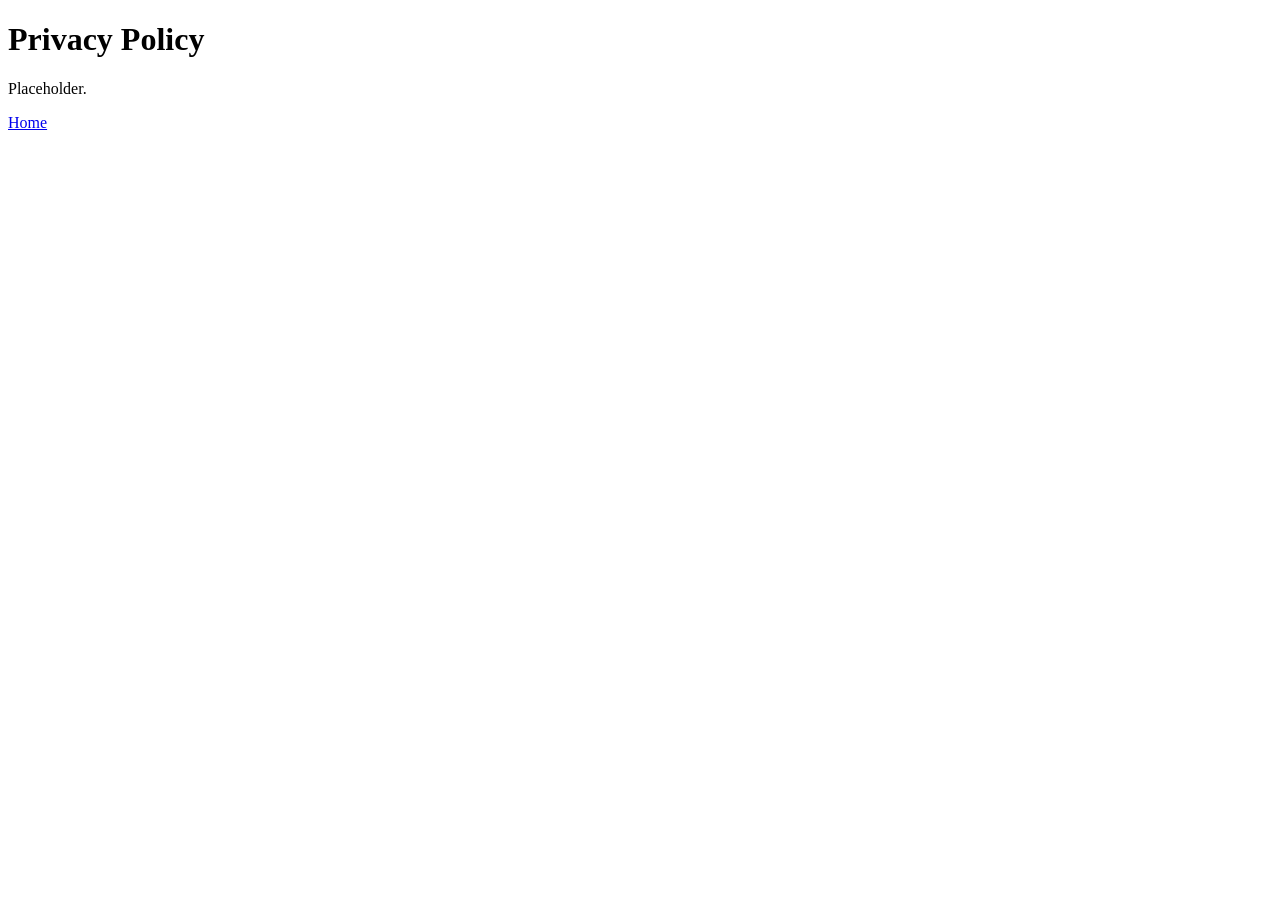
==== privacy-policy/index.html @ c35633c2 "init" ====
<!doctype html>
<html lang="en">
  <head>
    <meta charset="utf-8" />
    <meta name="viewport" content="width=device-width, initial-scale=1" />
    <title>Privacy Policy – POV</title>
  </head>
  <body>
    <h1>Privacy Policy</h1>
    <p>Placeholder.</p>
    <p><a href="../">Home</a></p>
  </body>
</html>
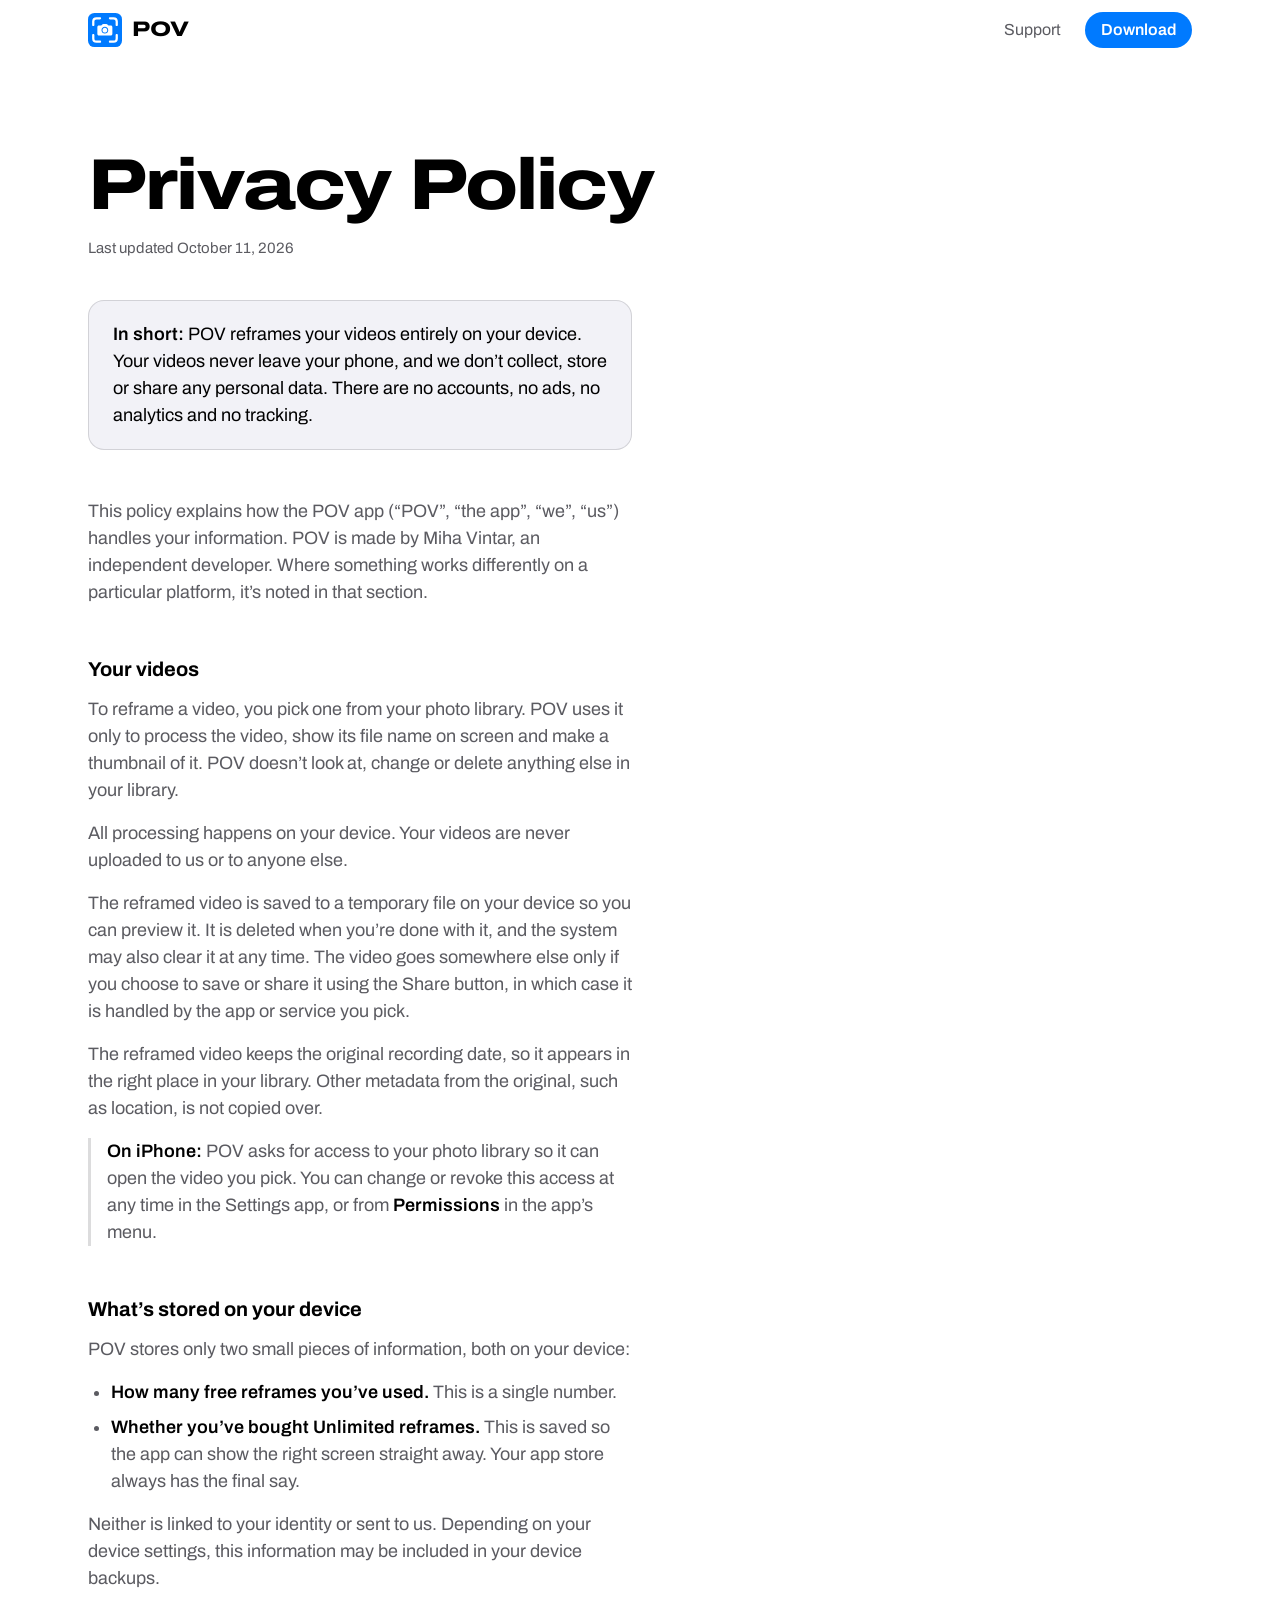
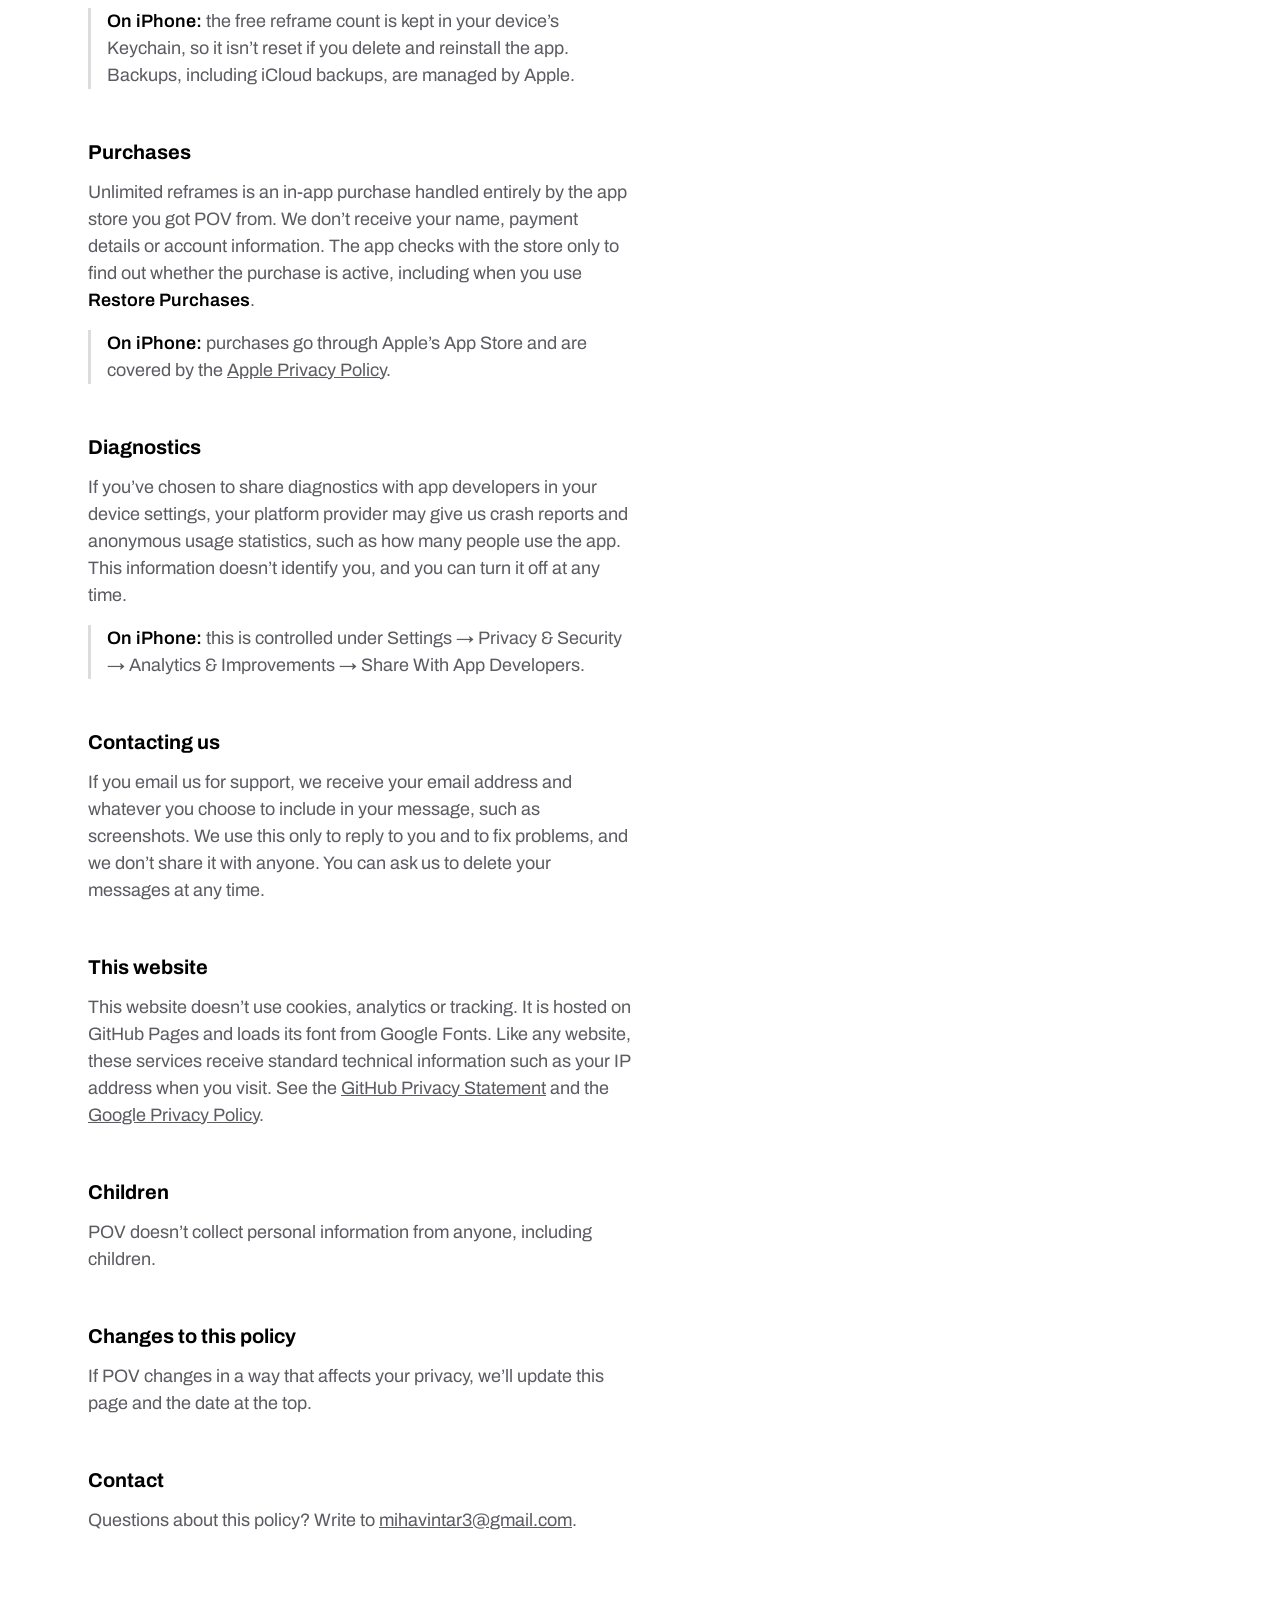
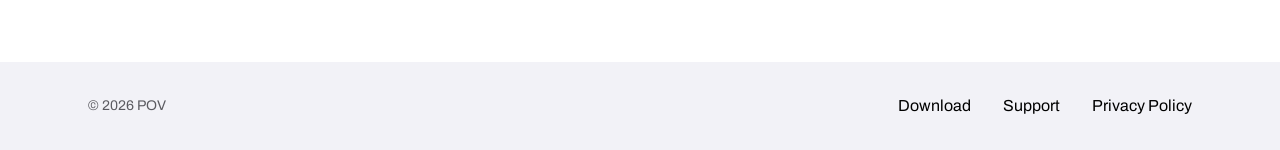
==== commit d093722e: "Privacy Policy page v1" ====
--- a/privacy-policy/index.html
+++ b/privacy-policy/index.html
@@ -4,10 +4,266 @@
     <meta charset="utf-8" />
     <meta name="viewport" content="width=device-width, initial-scale=1" />
     <title>Privacy Policy – POV</title>
+    <meta
+      name="description"
+      content="POV reframes your videos on your phone. It doesn't collect, upload or share your videos or personal data."
+    />
+    <meta
+      name="theme-color"
+      content="#ffffff"
+      media="(prefers-color-scheme: light)"
+    />
+    <meta
+      name="theme-color"
+      content="#000000"
+      media="(prefers-color-scheme: dark)"
+    />
+    <link rel="preconnect" href="https://fonts.googleapis.com" />
+    <link rel="preconnect" href="https://fonts.gstatic.com" crossorigin />
+    <link
+      href="https://fonts.googleapis.com/css2?family=Archivo:wdth,wght@62..125,100..900&display=swap"
+      rel="stylesheet"
+    />
+    <link rel="icon" href="../assets/app-icon.svg" type="image/svg+xml" />
+    <link rel="stylesheet" href="../styles.css" />
+    <script src="../site.js"></script>
+    <style>
+      .policy .wrap {
+        padding-top: clamp(32px, 7vw, 88px);
+        padding-bottom: clamp(56px, 9vw, 112px);
+      }
+
+      .policy h1 {
+        margin: 0 0 16px;
+        font-size: clamp(2.5rem, 6.4vw, 4.5rem);
+        line-height: 1;
+        font-weight: 800;
+        font-variation-settings: "wdth" 118;
+        letter-spacing: -0.025em;
+      }
+
+      .policy .updated {
+        margin: 0 0 40px;
+        color: var(--ink-2);
+        font-size: 0.9375rem;
+      }
+
+      .policy .summary {
+        max-width: var(--measure);
+        margin: 0 0 48px;
+        padding: 20px 24px;
+        border-radius: 16px;
+        background: var(--grouped);
+        border: 1px solid var(--separator);
+      }
+
+      .policy .summary p {
+        margin: 0;
+        color: var(--ink);
+      }
+
+      .policy h2 {
+        margin: 48px 0 12px;
+        font-size: 1.25rem;
+        font-weight: 700;
+      }
+
+      .policy h3 {
+        margin: 24px 0 8px;
+        font-size: 1.0625rem;
+        font-weight: 600;
+      }
+
+      .policy p,
+      .policy ul {
+        margin: 0 0 16px;
+        max-width: var(--measure);
+        color: var(--ink-2);
+      }
+
+      .policy ul {
+        padding-left: 1.25em;
+      }
+
+      .policy li {
+        margin-bottom: 8px;
+      }
+
+      .policy .note {
+        padding-left: 16px;
+        border-left: 3px solid var(--separator);
+      }
+
+      .policy strong {
+        color: var(--ink);
+        font-weight: 600;
+      }
+
+      .email {
+        overflow-wrap: anywhere;
+      }
+    </style>
   </head>
   <body>
-    <h1>Privacy Policy</h1>
-    <p>Placeholder.</p>
-    <p><a href="../">Home</a></p>
+    <site-header></site-header>
+
+    <main>
+      <section class="policy" aria-labelledby="policy-title">
+        <div class="wrap">
+          <h1 id="policy-title">Privacy Policy</h1>
+          <p class="updated">Last updated October 11, 2026</p>
+
+          <div class="summary">
+            <p>
+              <strong>In short:</strong> POV reframes your videos entirely on
+              your device. Your videos never leave your phone, and we don’t
+              collect, store or share any personal data. There are no accounts,
+              no ads, no analytics and no tracking.
+            </p>
+          </div>
+
+          <p>
+            This policy explains how the POV app (“POV”, “the app”, “we”, “us”)
+            handles your information. POV is made by Miha Vintar, an independent
+            developer. Where something works differently on a particular
+            platform, it’s noted in that section.
+          </p>
+
+          <h2>Your videos</h2>
+          <p>
+            To reframe a video, you pick one from your photo library. POV uses
+            it only to process the video, show its file name on screen and make
+            a thumbnail of it. POV doesn’t look at, change or delete anything
+            else in your library.
+          </p>
+          <p>
+            All processing happens on your device. Your videos are never
+            uploaded to us or to anyone else.
+          </p>
+          <p>
+            The reframed video is saved to a temporary file on your device so
+            you can preview it. It is deleted when you’re done with it, and the
+            system may also clear it at any time. The video goes somewhere else
+            only if you choose to save or share it using the Share button, in
+            which case it is handled by the app or service you pick.
+          </p>
+          <p>
+            The reframed video keeps the original recording date, so it appears
+            in the right place in your library. Other metadata from the
+            original, such as location, is not copied over.
+          </p>
+          <p class="note">
+            <strong>On iPhone:</strong> POV asks for access to your photo
+            library so it can open the video you pick. You can change or revoke
+            this access at any time in the Settings app, or from
+            <strong>Permissions</strong> in the app’s menu.
+          </p>
+
+          <h2>What’s stored on your device</h2>
+          <p>
+            POV stores only two small pieces of information, both on your
+            device:
+          </p>
+          <ul>
+            <li>
+              <strong>How many free reframes you’ve used.</strong> This is a
+              single number.
+            </li>
+            <li>
+              <strong>Whether you’ve bought Unlimited reframes.</strong> This is
+              saved so the app can show the right screen straight away. Your app
+              store always has the final say.
+            </li>
+          </ul>
+          <p>
+            Neither is linked to your identity or sent to us. Depending on your
+            device settings, this information may be included in your device
+            backups.
+          </p>
+          <p class="note">
+            <strong>On iPhone:</strong> the free reframe count is kept in your
+            device’s Keychain, so it isn’t reset if you delete and reinstall the
+            app. Backups, including iCloud backups, are managed by Apple.
+          </p>
+
+          <h2>Purchases</h2>
+          <p>
+            Unlimited reframes is an in-app purchase handled entirely by the app
+            store you got POV from. We don’t receive your name, payment details
+            or account information. The app checks with the store only to find
+            out whether the purchase is active, including when you use
+            <strong>Restore Purchases</strong>.
+          </p>
+          <p class="note">
+            <strong>On iPhone:</strong> purchases go through Apple’s App Store
+            and are covered by the
+            <a href="https://www.apple.com/legal/privacy/"
+              >Apple Privacy Policy</a
+            >.
+          </p>
+
+          <h2>Diagnostics</h2>
+          <p>
+            If you’ve chosen to share diagnostics with app developers in your
+            device settings, your platform provider may give us crash reports
+            and anonymous usage statistics, such as how many people use the app.
+            This information doesn’t identify you, and you can turn it off at
+            any time.
+          </p>
+          <p class="note">
+            <strong>On iPhone:</strong> this is controlled under Settings →
+            Privacy &amp; Security → Analytics &amp; Improvements → Share With
+            App Developers.
+          </p>
+
+          <h2>Contacting us</h2>
+          <p>
+            If you email us for support, we receive your email address and
+            whatever you choose to include in your message, such as screenshots.
+            We use this only to reply to you and to fix problems, and we don’t
+            share it with anyone. You can ask us to delete your messages at any
+            time.
+          </p>
+
+          <h2>This website</h2>
+          <p>
+            This website doesn’t use cookies, analytics or tracking. It is
+            hosted on GitHub Pages and loads its font from Google Fonts. Like
+            any website, these services receive standard technical information
+            such as your IP address when you visit. See the
+            <a
+              href="https://docs.github.com/en/site-policy/privacy-policies/github-general-privacy-statement"
+              >GitHub Privacy Statement</a
+            >
+            and the
+            <a href="https://policies.google.com/privacy"
+              >Google Privacy Policy</a
+            >.
+          </p>
+
+          <h2>Children</h2>
+          <p>
+            POV doesn’t collect personal information from anyone, including
+            children.
+          </p>
+
+          <h2>Changes to this policy</h2>
+          <p>
+            If POV changes in a way that affects your privacy, we’ll update this
+            page and the date at the top.
+          </p>
+
+          <h2>Contact</h2>
+          <p>
+            Questions about this policy? Write to
+            <a class="email" href="mailto:mihavintar3@gmail.com"
+              >mihavintar3@gmail.com</a
+            >.
+          </p>
+        </div>
+      </section>
+    </main>
+
+    <site-footer></site-footer>
   </body>
 </html>
--- a/styles.css
+++ b/styles.css
@@ -0,0 +1,241 @@
+/* Shared by every page: design tokens, base styles, header and footer. */
+
+:root {
+  --blue: #007aff;
+  --bg: #ffffff;
+  --grouped: #f2f2f7;
+  --ink: #000000;
+  --ink-2: #5b5b61;
+  --separator: rgba(60, 60, 67, 0.18);
+  --track: rgba(118, 118, 128, 0.14);
+  --thumb: #ffffff;
+  --thumb-shadow: 0 3px 8px rgba(0, 0, 0, 0.12), 0 3px 1px rgba(0, 0, 0, 0.04);
+
+  --dim: rgba(0, 0, 0, 0.52);
+
+  --bar: rgba(255, 255, 255, 0.78);
+  --font:
+    "Archivo", -apple-system, BlinkMacSystemFont, "Helvetica Neue", sans-serif;
+  --measure: 34rem;
+  --gutter: clamp(16px, 4vw, 48px);
+  --max: 1200px;
+  color-scheme: light dark;
+}
+
+@media (prefers-color-scheme: dark) {
+  :root {
+    --blue: #0a84ff;
+    --bg: #000000;
+    --grouped: #000000;
+    --ink: #ffffff;
+    --ink-2: #a1a1a8;
+    --separator: rgba(84, 84, 88, 0.6);
+    --track: rgba(118, 118, 128, 0.24);
+    --thumb: #636366;
+    --thumb-shadow: none;
+    --bar: rgba(0, 0, 0, 0.72);
+
+    --dim: rgba(0, 0, 0, 0.6);
+  }
+}
+
+*,
+*::before,
+*::after {
+  box-sizing: border-box;
+}
+
+html {
+  scroll-behavior: smooth;
+  scroll-padding-top: 72px;
+  -webkit-text-size-adjust: 100%;
+}
+
+body {
+  margin: 0;
+  background: var(--bg);
+  color: var(--ink);
+  font-family: var(--font);
+  font-size: 1.125rem;
+  line-height: 1.5;
+  font-variation-settings: "wdth" 100;
+  -webkit-font-smoothing: antialiased;
+}
+
+a {
+  color: inherit;
+}
+
+:focus-visible {
+  outline: 3px solid var(--blue);
+  outline-offset: 3px;
+  border-radius: 6px;
+}
+
+.wrap {
+  width: 100%;
+  max-width: var(--max);
+  margin: 0 auto;
+  padding: 0 var(--gutter);
+}
+
+.visually-hidden {
+  position: absolute;
+  width: 1px;
+  height: 1px;
+  margin: -1px;
+  overflow: hidden;
+  clip: rect(0 0 0 0);
+  white-space: nowrap;
+}
+
+/* The custom elements from site.js are only wrappers; their content does the layout. */
+site-header,
+site-footer {
+  display: contents;
+}
+
+/* Header */
+
+.site-header {
+  position: sticky;
+  top: 0;
+  z-index: 10;
+  background: var(--bar);
+  -webkit-backdrop-filter: saturate(180%) blur(20px);
+  backdrop-filter: saturate(180%) blur(20px);
+  border-bottom: 1px solid transparent;
+  transition: border-color 0.2s ease;
+}
+
+.site-header[data-scrolled] {
+  border-bottom-color: var(--separator);
+}
+
+.site-header .wrap {
+  display: flex;
+  align-items: center;
+  justify-content: space-between;
+  gap: 16px;
+  padding-top: 12px;
+  padding-bottom: 12px;
+}
+
+.brand {
+  display: inline-flex;
+  align-items: center;
+  gap: 10px;
+  text-decoration: none;
+  font-weight: 800;
+  font-size: 1.3125rem;
+  font-variation-settings: "wdth" 125;
+  letter-spacing: 0.01em;
+}
+
+.brand img {
+  display: block;
+  width: 34px;
+  height: 34px;
+  flex: none;
+}
+
+.site-nav {
+  display: flex;
+  align-items: center;
+  gap: 24px;
+  font-size: 1rem;
+}
+
+.site-nav a:not(.button) {
+  text-decoration: none;
+  color: var(--ink-2);
+}
+
+.site-nav a:not(.button):hover,
+.site-nav a[aria-current="page"] {
+  color: var(--ink);
+}
+
+.button {
+  display: inline-flex;
+  align-items: center;
+  gap: 10px;
+  min-height: 44px;
+  padding: 0 20px;
+  border-radius: 999px;
+  background: var(--blue);
+  color: #fff;
+  font-weight: 600;
+  font-size: 1.1875rem;
+  text-decoration: none;
+  white-space: nowrap;
+  transition: filter 0.15s ease;
+}
+
+.button:hover {
+  filter: brightness(1.08);
+}
+
+.button:active {
+  filter: brightness(0.92);
+}
+
+.button--small {
+  min-height: 36px;
+  padding: 0 16px;
+  font-size: 1rem;
+}
+
+@media (max-width: 520px) {
+  .site-nav .nav-support {
+    display: none;
+  }
+}
+
+/* Footer */
+
+.site-footer {
+  background: var(--grouped);
+  color: var(--ink-2);
+}
+
+.site-footer .wrap {
+  display: flex;
+  flex-wrap: wrap;
+  align-items: center;
+  justify-content: space-between;
+  gap: 16px 48px;
+  padding-top: 32px;
+  padding-bottom: 32px;
+}
+
+.footer-nav {
+  display: flex;
+  flex-wrap: wrap;
+  gap: 12px 32px;
+  font-size: 1rem;
+}
+
+.footer-nav a {
+  color: var(--ink);
+  text-decoration: none;
+}
+
+.footer-nav a:hover {
+  color: var(--blue);
+}
+
+.footer-legal {
+  margin: 0;
+  font-size: 0.875rem;
+}
+
+@media (prefers-reduced-motion: reduce) {
+  html {
+    scroll-behavior: auto;
+  }
+  .site-header,
+  .button {
+    transition: none;
+  }
+}
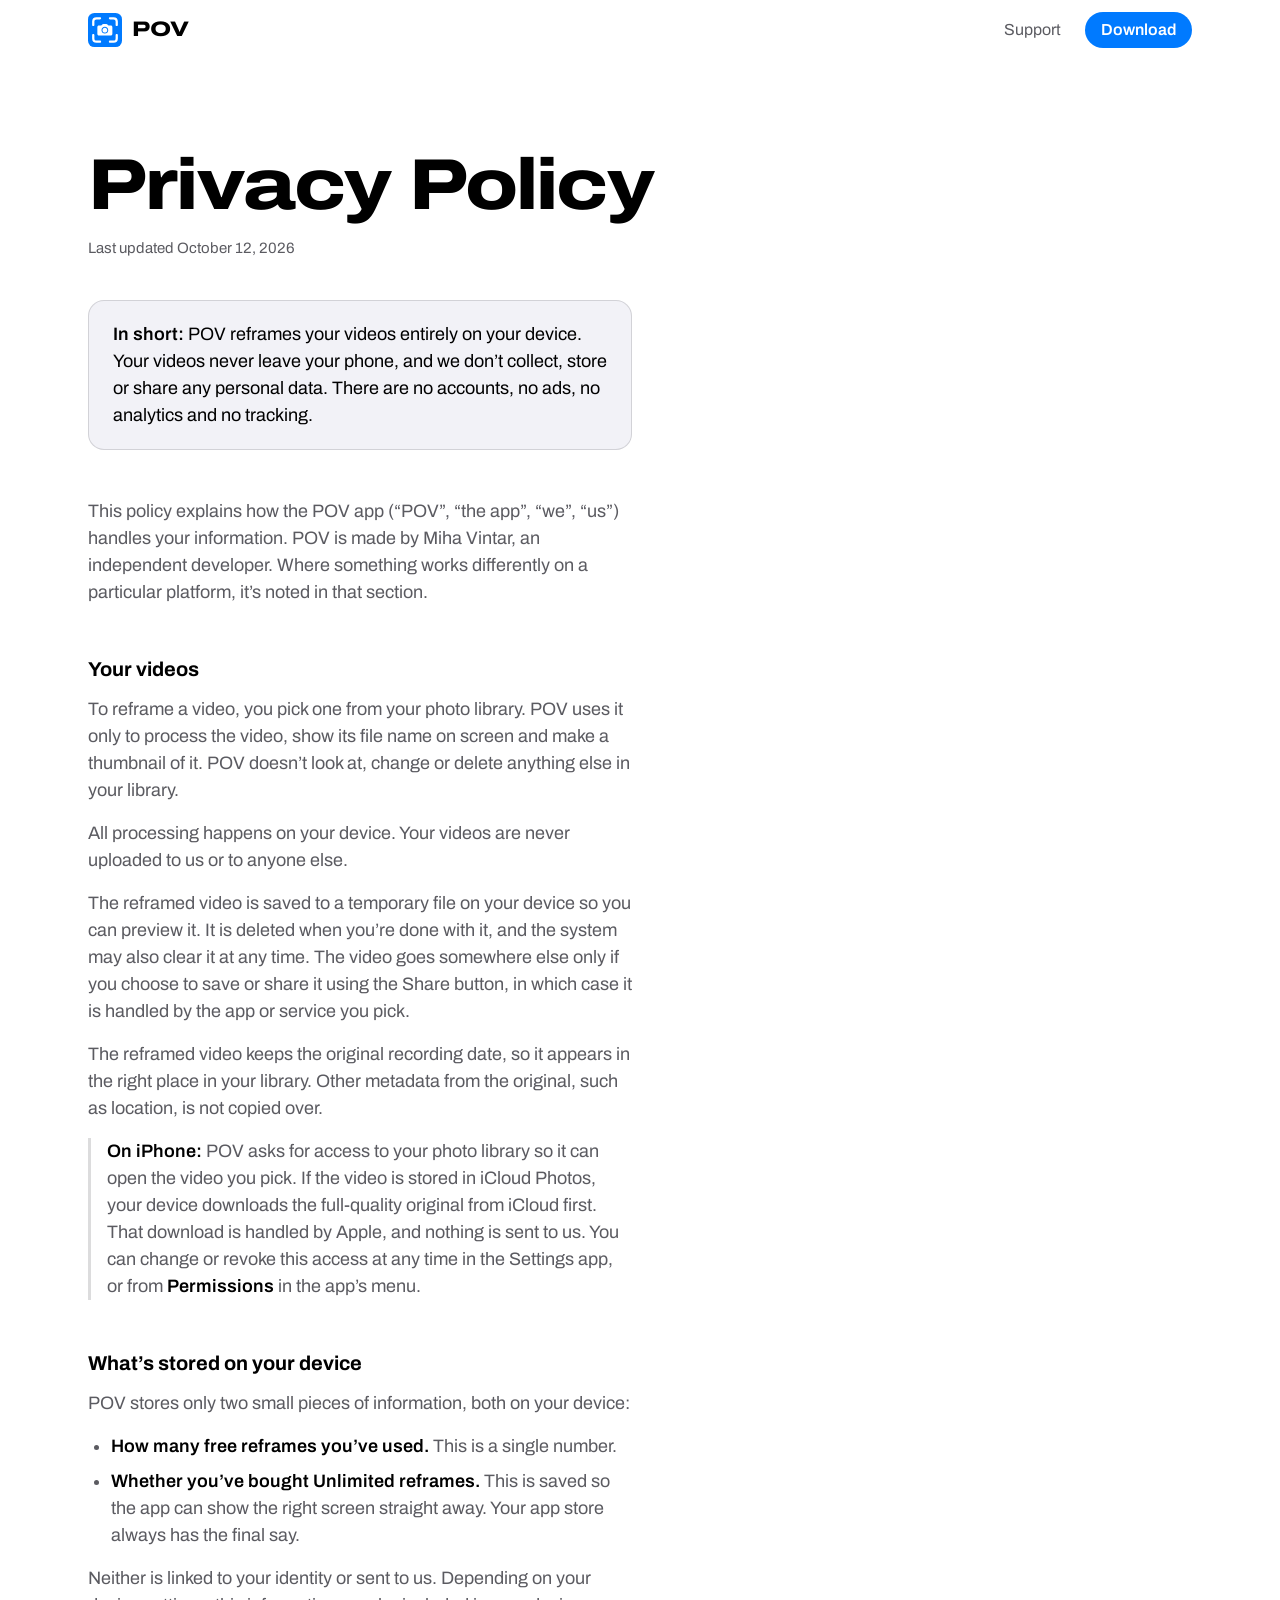
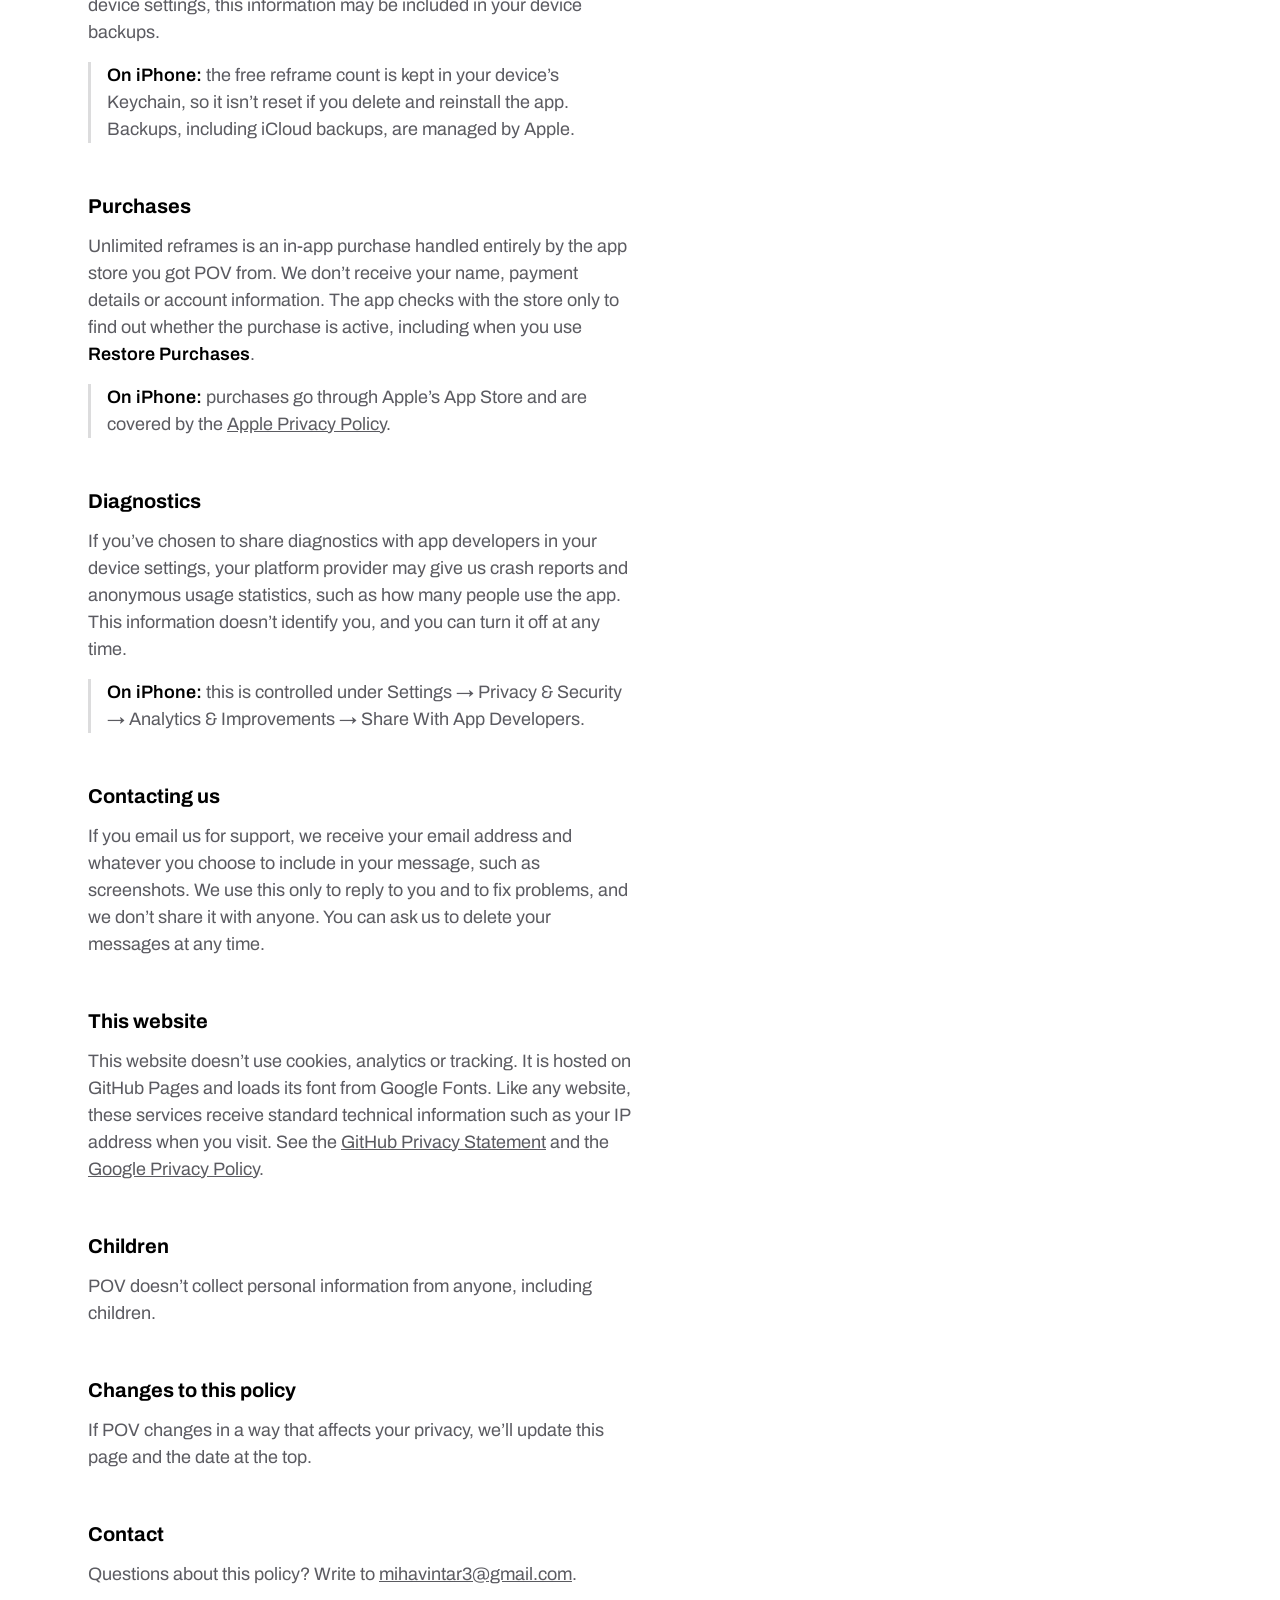
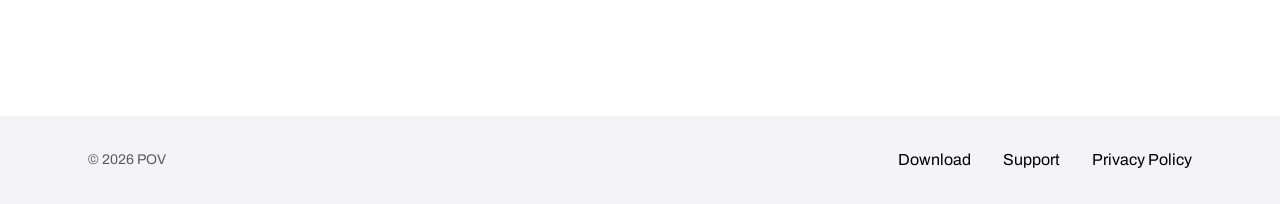
==== commit 7fc17530: "Privacy Policy page v1.1" ====
--- a/privacy-policy/index.html
+++ b/privacy-policy/index.html
@@ -111,7 +111,7 @@
       <section class="policy" aria-labelledby="policy-title">
         <div class="wrap">
           <h1 id="policy-title">Privacy Policy</h1>
-          <p class="updated">Last updated October 11, 2026</p>
+          <p class="updated">Last updated October 12, 2026</p>
 
           <div class="summary">
             <p>
@@ -154,9 +154,12 @@
           </p>
           <p class="note">
             <strong>On iPhone:</strong> POV asks for access to your photo
-            library so it can open the video you pick. You can change or revoke
-            this access at any time in the Settings app, or from
-            <strong>Permissions</strong> in the app’s menu.
+            library so it can open the video you pick. If the video is stored in
+            iCloud Photos, your device downloads the full-quality original from
+            iCloud first. That download is handled by Apple, and nothing is sent
+            to us. You can change or revoke this access at any time in the
+            Settings app, or from <strong>Permissions</strong> in the app’s
+            menu.
           </p>
 
           <h2>What’s stored on your device</h2>
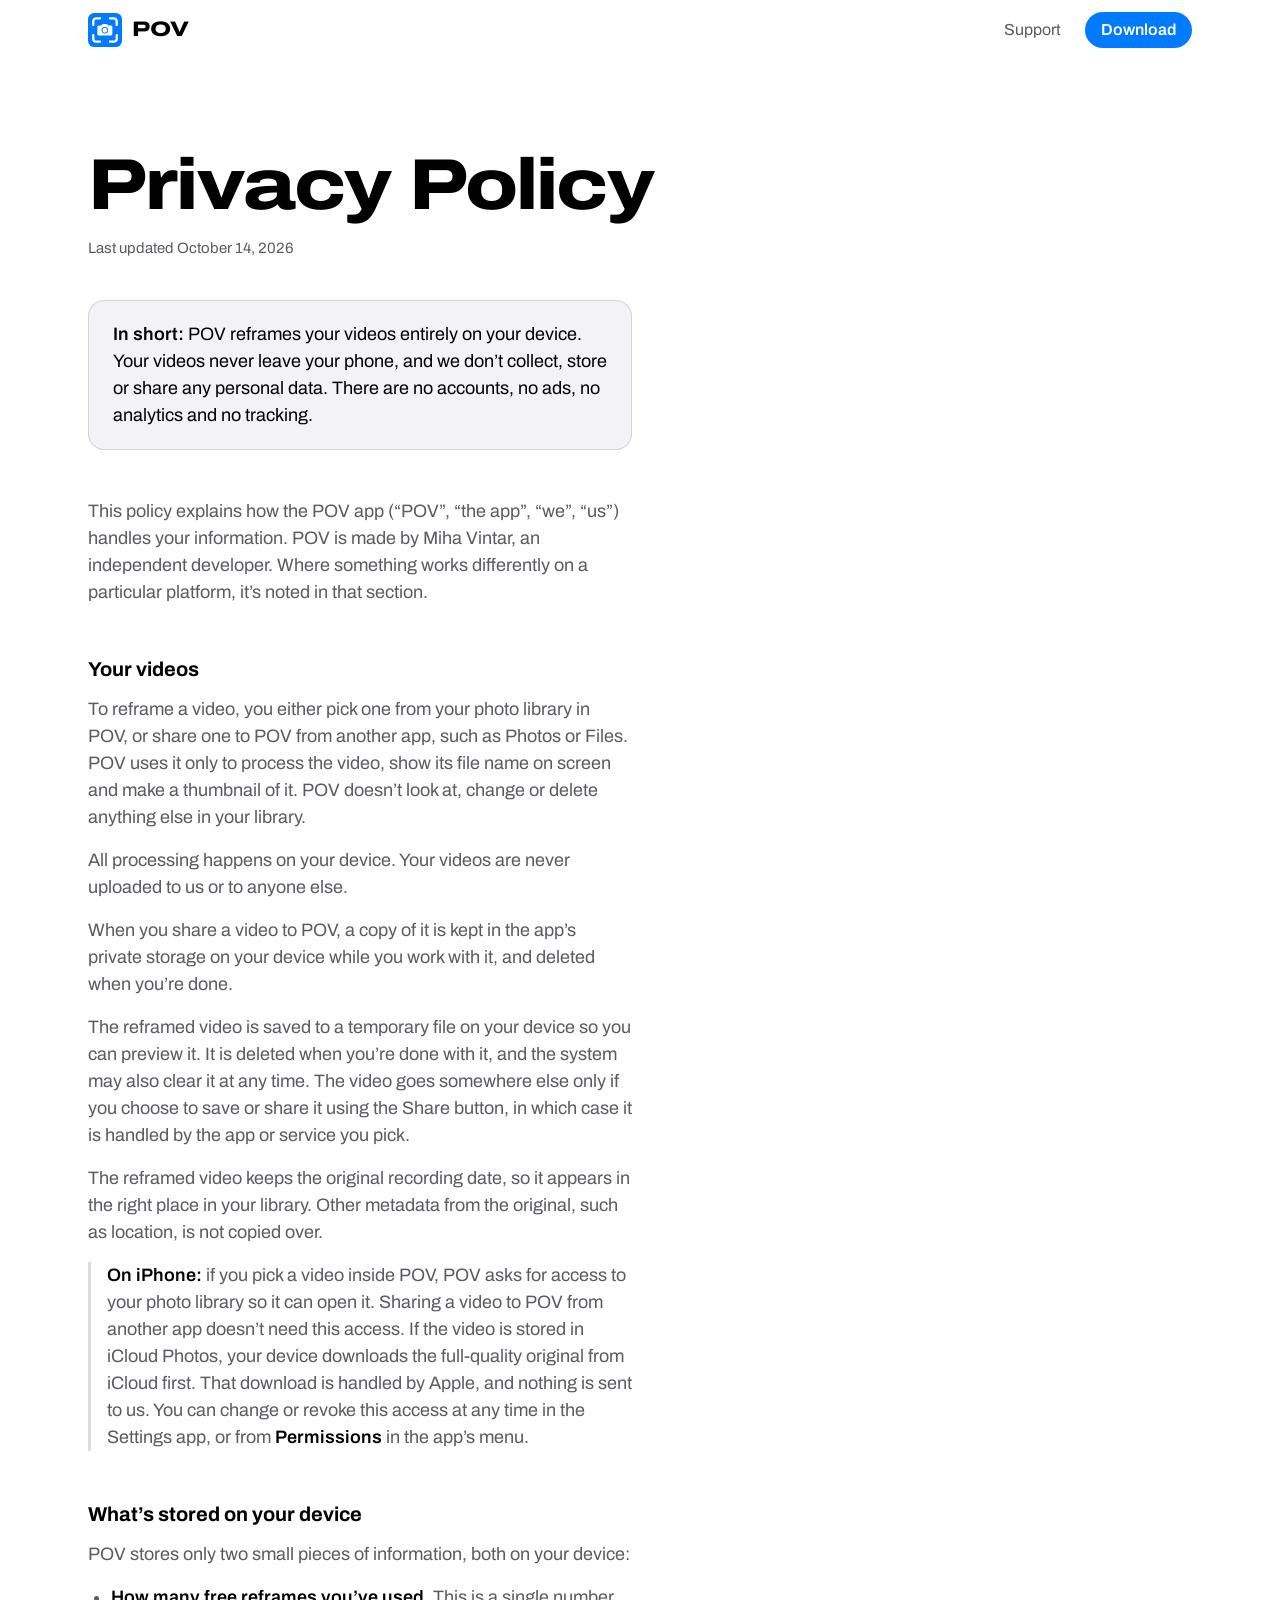
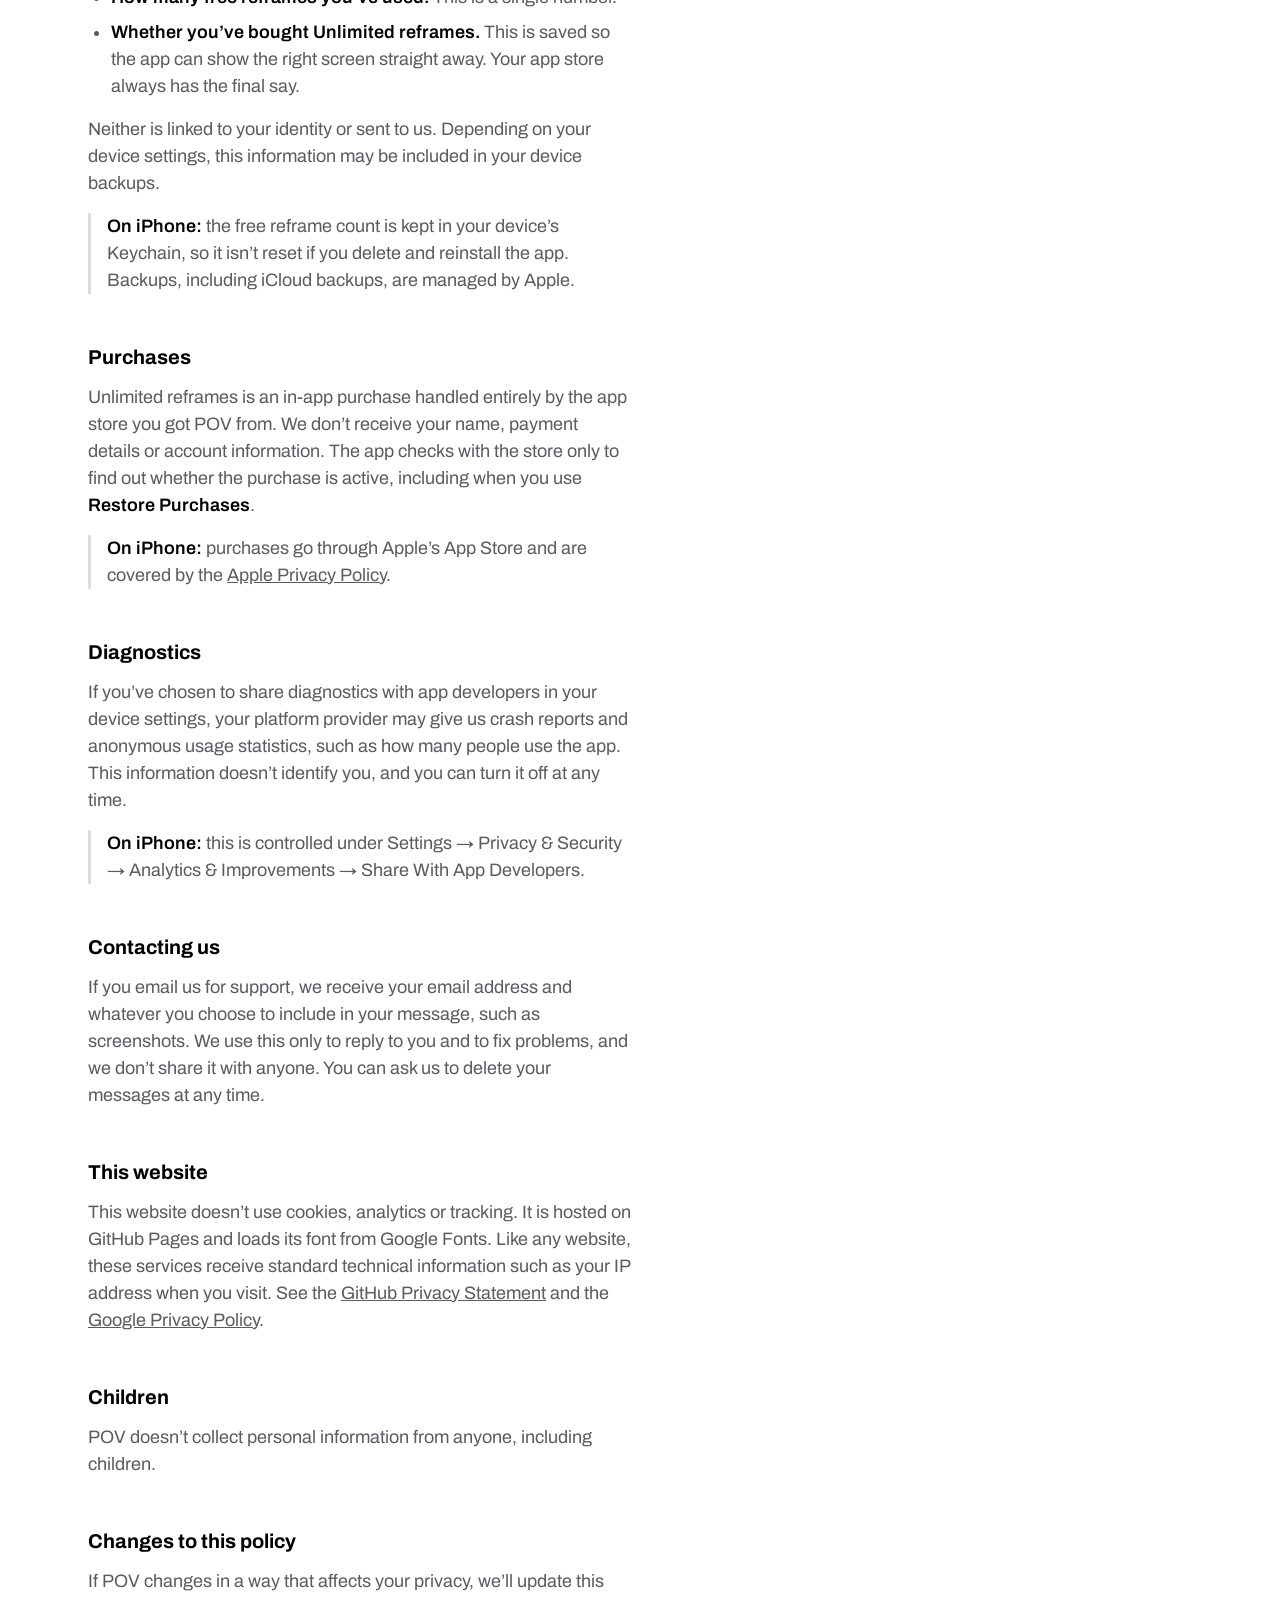
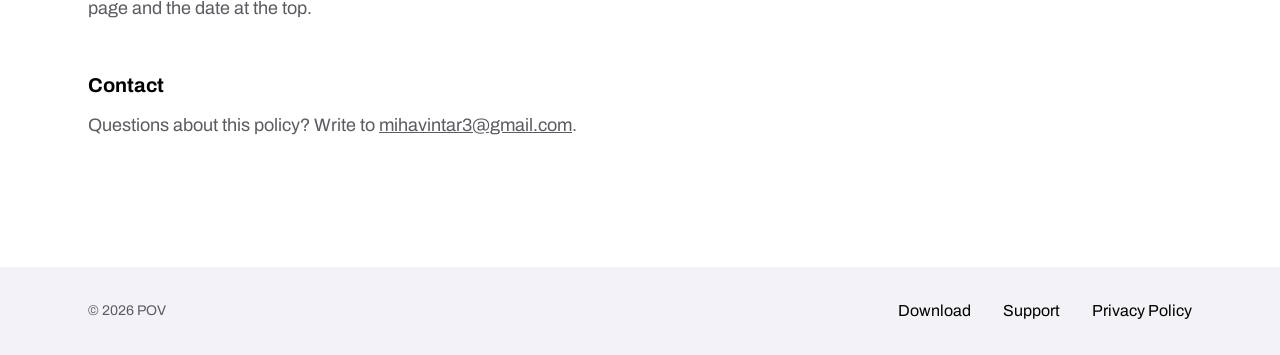
==== commit 6e54e11c: "Privacy policy update" ====
--- a/privacy-policy/index.html
+++ b/privacy-policy/index.html
@@ -111,7 +111,7 @@
       <section class="policy" aria-labelledby="policy-title">
         <div class="wrap">
           <h1 id="policy-title">Privacy Policy</h1>
-          <p class="updated">Last updated October 12, 2026</p>
+          <p class="updated">Last updated October 14, 2026</p>
 
           <div class="summary">
             <p>
@@ -131,14 +131,20 @@
 
           <h2>Your videos</h2>
           <p>
-            To reframe a video, you pick one from your photo library. POV uses
-            it only to process the video, show its file name on screen and make
-            a thumbnail of it. POV doesn’t look at, change or delete anything
-            else in your library.
+            To reframe a video, you either pick one from your photo library in
+            POV, or share one to POV from another app, such as Photos or Files.
+            POV uses it only to process the video, show its file name on screen
+            and make a thumbnail of it. POV doesn’t look at, change or delete
+            anything else in your library.
           </p>
           <p>
             All processing happens on your device. Your videos are never
             uploaded to us or to anyone else.
+          </p>
+          <p>
+            When you share a video to POV, a copy of it is kept in the app’s
+            private storage on your device while you work with it, and deleted
+            when you’re done.
           </p>
           <p>
             The reframed video is saved to a temporary file on your device so
@@ -153,13 +159,14 @@
             original, such as location, is not copied over.
           </p>
           <p class="note">
-            <strong>On iPhone:</strong> POV asks for access to your photo
-            library so it can open the video you pick. If the video is stored in
-            iCloud Photos, your device downloads the full-quality original from
-            iCloud first. That download is handled by Apple, and nothing is sent
-            to us. You can change or revoke this access at any time in the
-            Settings app, or from <strong>Permissions</strong> in the app’s
-            menu.
+            <strong>On iPhone:</strong> if you pick a video inside POV, POV asks
+            for access to your photo library so it can open it. Sharing a video
+            to POV from another app doesn’t need this access. If the video is
+            stored in iCloud Photos, your device downloads the full-quality
+            original from iCloud first. That download is handled by Apple, and
+            nothing is sent to us. You can change or revoke this access at any
+            time in the Settings app, or from <strong>Permissions</strong> in
+            the app’s menu.
           </p>
 
           <h2>What’s stored on your device</h2>
